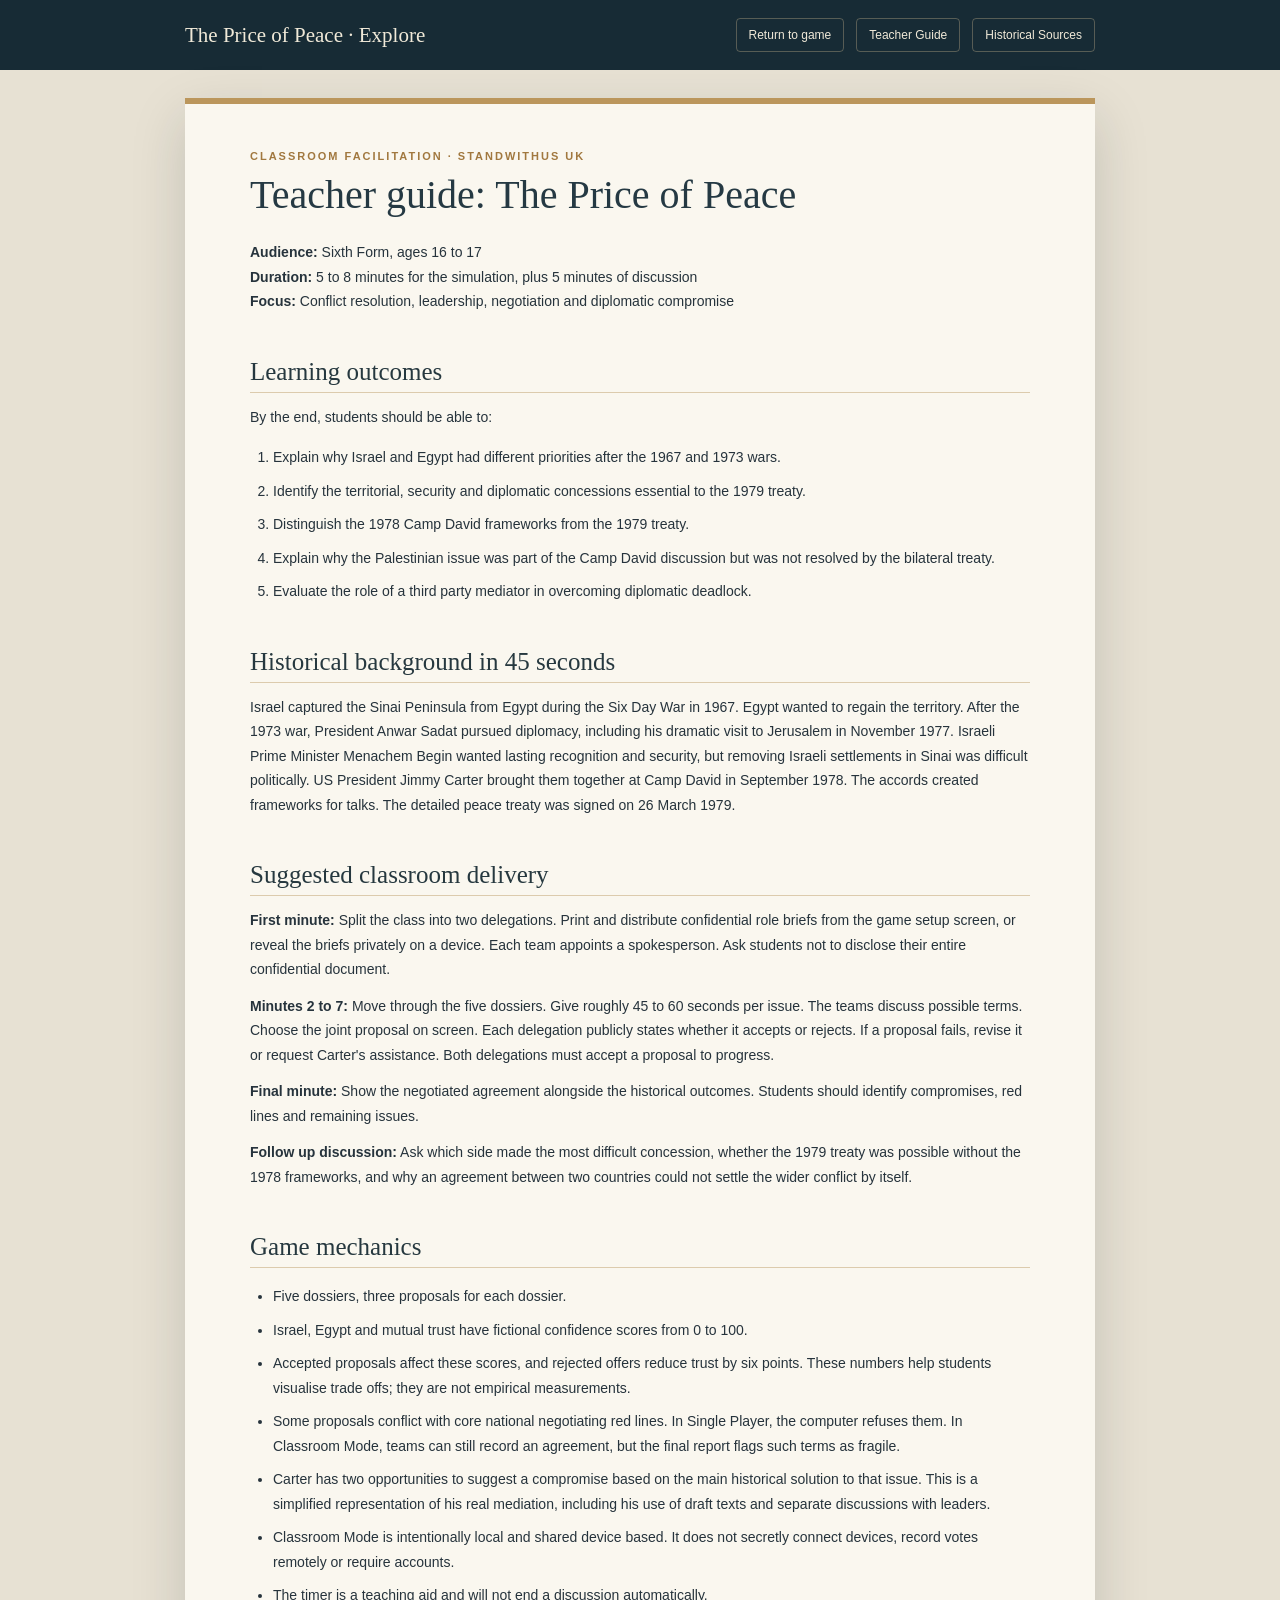
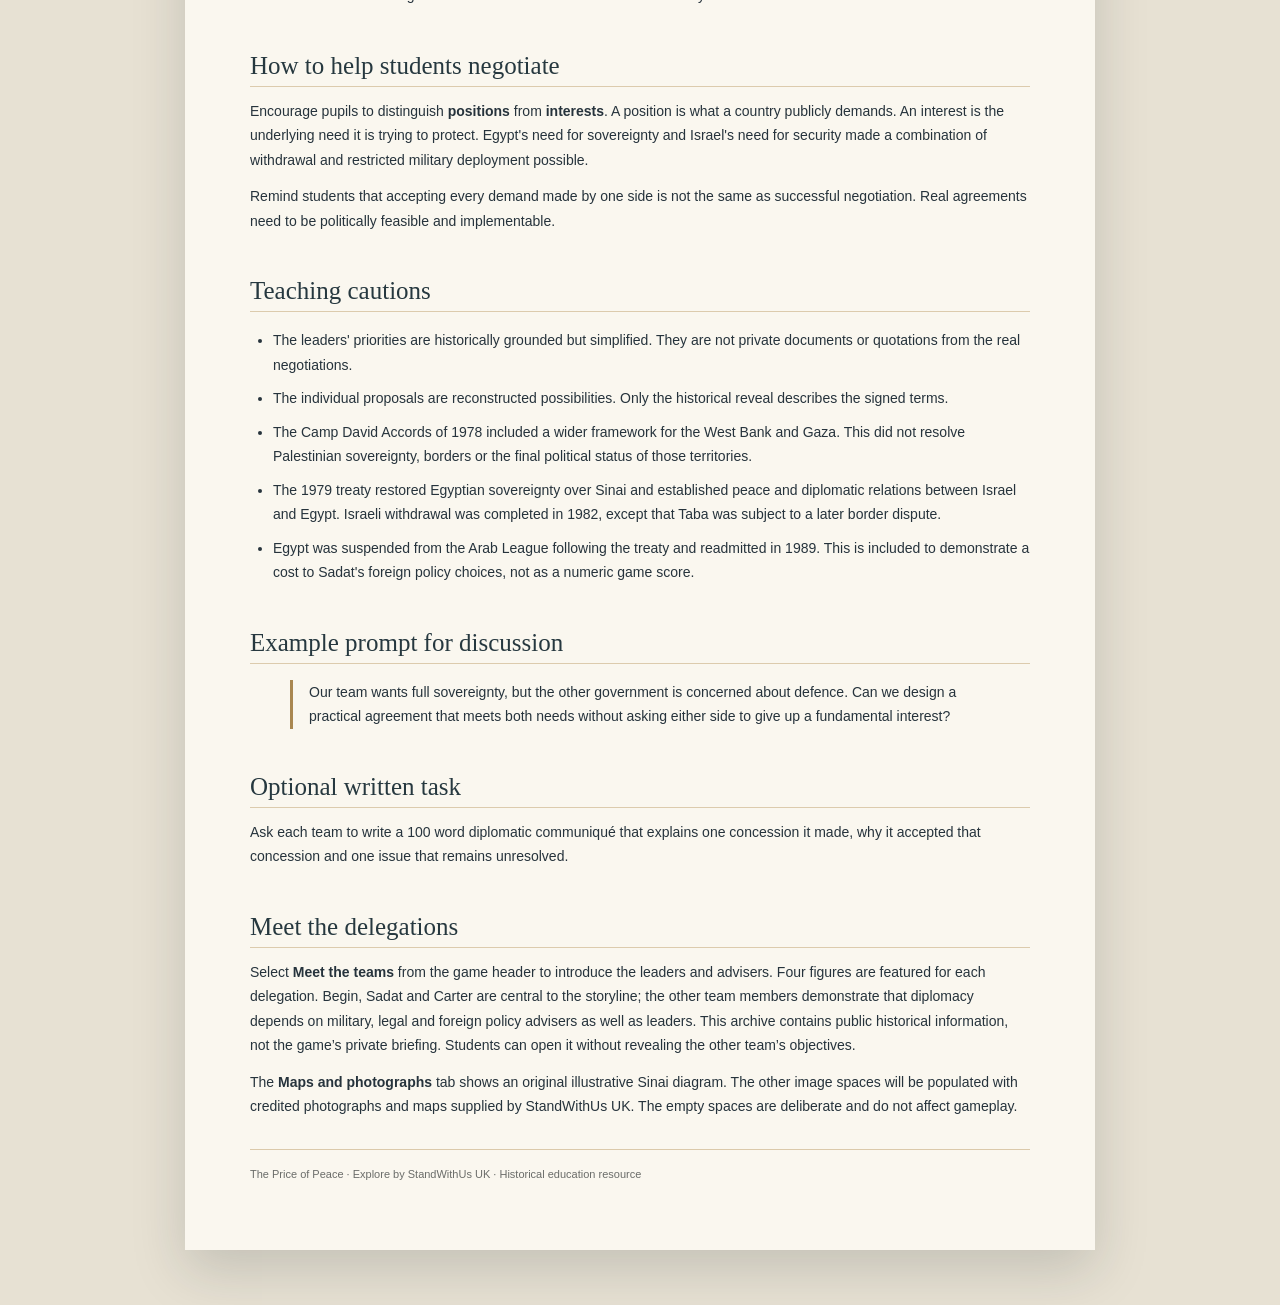
==== teacher_guide.html @ ea6e5373 "Add historical images and delegation portraits" ====
<!doctype html><html lang="en-GB"><head><meta charset="utf-8"><meta name="viewport" content="width=device-width,initial-scale=1"><title>Teacher Guide | The Price of Peace</title><style>
:root{--ink:#26333c;--gold:#a98750;--paper:#faf7ef}
*{box-sizing:border-box}body{margin:0;background:#e7e1d3;font-family:Arial,Helvetica,sans-serif;color:var(--ink)}
.site-header{background:#172b35;color:#f0e9d8;padding:18px max(calc((100vw - 910px)/2),18px);display:flex;align-items:center;justify-content:space-between;gap:16px;flex-wrap:wrap}
.site-header strong{font-family:Georgia,serif;font-size:21px;font-weight:normal}.site-header nav{display:flex;gap:12px;flex-wrap:wrap}.site-header a{color:#f0e9d8;font-size:12px;text-decoration:none;border:1px solid #d9c09655;padding:9px 12px;border-radius:4px}
.doc{background:var(--paper);max-width:910px;margin:28px auto 55px;padding:46px 65px 70px;box-shadow:0 20px 50px #18252c2b;border-top:6px solid #bb965c}
.doc-eyebrow{font-size:11px;font-weight:800;letter-spacing:2px;color:#a1783f}.doc h1{font-family:Georgia,serif;color:#253943;font-size:40px;font-weight:normal;line-height:1.1;margin:11px 0 23px}
.doc h2{font-family:Georgia,serif;font-weight:normal;font-size:25px;color:#26383f;border-bottom:1px solid #dccbad;padding:14px 0 6px;margin:30px 0 12px}
.doc h3{font-size:15px;margin-top:22px;color:#32454b}.doc p,.doc li{font-size:14px;line-height:1.75}.doc p{margin:12px 0}.doc ul,.doc ol{padding-left:23px}.doc li{margin-bottom:9px}.doc a{color:#175e82;overflow-wrap:anywhere}.doc blockquote{border-left:3px solid var(--gold);padding-left:16px}.doc code{background:#e4dbc7;padding:2px 4px}.doc pre{background:#1c313b;color:white;padding:16px;white-space:pre-wrap;overflow-wrap:anywhere}.doc table{border-collapse:collapse;width:100%}.doc td,.doc th{padding:9px;border:1px solid #cdbfa6;text-align:left}.doc th{background:#e9dec9}
.doc-footer{border-top:1px solid #dbc9aa;padding-top:18px;margin-top:30px;font-size:11px;color:#6a6c69}
@media(max-width:680px){.site-header{padding:16px}.doc{margin:0;padding:26px 19px}.doc h1{font-size:33px}.doc h2{font-size:24px}}
@page{size:A4;margin:17mm 16mm}
@media print{body{background:white}.site-header{display:none}.doc{max-width:none;box-shadow:none;margin:0;border-top:0;padding:0}.doc h1{font-size:30px}.doc h2{break-after:avoid}.doc li{break-inside:avoid}.doc p,.doc li{font-size:11px;line-height:1.55}.doc a{color:#205578}a:after{content:''}}
</style></head><body><header class="site-header"><strong>The Price of Peace · Explore</strong><nav><a href="index.html">Return to game</a><a href="teacher_guide.html">Teacher Guide</a><a href="historical_sources.html">Historical Sources</a></nav></header><main class="doc"><div class="doc-eyebrow">CLASSROOM FACILITATION · STANDWITHUS UK</div><h1>Teacher guide: The Price of Peace</h1>
<p><strong>Audience:</strong> Sixth Form, ages 16 to 17<br />
<strong>Duration:</strong> 5 to 8 minutes for the simulation, plus 5 minutes of discussion<br />
<strong>Focus:</strong> Conflict resolution, leadership, negotiation and diplomatic compromise</p>
<h2>Learning outcomes</h2>
<p>By the end, students should be able to:</p>
<ol>
<li>Explain why Israel and Egypt had different priorities after the 1967 and 1973 wars.</li>
<li>Identify the territorial, security and diplomatic concessions essential to the 1979 treaty.</li>
<li>Distinguish the 1978 Camp David frameworks from the 1979 treaty.</li>
<li>Explain why the Palestinian issue was part of the Camp David discussion but was not resolved by the bilateral treaty.</li>
<li>Evaluate the role of a third party mediator in overcoming diplomatic deadlock.</li>
</ol>
<h2>Historical background in 45 seconds</h2>
<p>Israel captured the Sinai Peninsula from Egypt during the Six Day War in 1967. Egypt wanted to regain the territory. After the 1973 war, President Anwar Sadat pursued diplomacy, including his dramatic visit to Jerusalem in November 1977. Israeli Prime Minister Menachem Begin wanted lasting recognition and security, but removing Israeli settlements in Sinai was difficult politically. US President Jimmy Carter brought them together at Camp David in September 1978. The accords created frameworks for talks. The detailed peace treaty was signed on 26 March 1979.</p>
<h2>Suggested classroom delivery</h2>
<p><strong>First minute:</strong> Split the class into two delegations. Print and distribute confidential role briefs from the game setup screen, or reveal the briefs privately on a device. Each team appoints a spokesperson. Ask students not to disclose their entire confidential document.</p>
<p><strong>Minutes 2 to 7:</strong> Move through the five dossiers. Give roughly 45 to 60 seconds per issue. The teams discuss possible terms. Choose the joint proposal on screen. Each delegation publicly states whether it accepts or rejects. If a proposal fails, revise it or request Carter's assistance. Both delegations must accept a proposal to progress.</p>
<p><strong>Final minute:</strong> Show the negotiated agreement alongside the historical outcomes. Students should identify compromises, red lines and remaining issues.</p>
<p><strong>Follow up discussion:</strong> Ask which side made the most difficult concession, whether the 1979 treaty was possible without the 1978 frameworks, and why an agreement between two countries could not settle the wider conflict by itself.</p>
<h2>Game mechanics</h2>
<ul>
<li>Five dossiers, three proposals for each dossier.</li>
<li>Israel, Egypt and mutual trust have fictional confidence scores from 0 to 100.</li>
<li>Accepted proposals affect these scores, and rejected offers reduce trust by six points. These numbers help students visualise trade offs; they are not empirical measurements.</li>
<li>Some proposals conflict with core national negotiating red lines. In Single Player, the computer refuses them. In Classroom Mode, teams can still record an agreement, but the final report flags such terms as fragile.</li>
<li>Carter has two opportunities to suggest a compromise based on the main historical solution to that issue. This is a simplified representation of his real mediation, including his use of draft texts and separate discussions with leaders.</li>
<li>Classroom Mode is intentionally local and shared device based. It does not secretly connect devices, record votes remotely or require accounts.</li>
<li>The timer is a teaching aid and will not end a discussion automatically.</li>
</ul>
<h2>How to help students negotiate</h2>
<p>Encourage pupils to distinguish <strong>positions</strong> from <strong>interests</strong>. A position is what a country publicly demands. An interest is the underlying need it is trying to protect. Egypt's need for sovereignty and Israel's need for security made a combination of withdrawal and restricted military deployment possible.</p>
<p>Remind students that accepting every demand made by one side is not the same as successful negotiation. Real agreements need to be politically feasible and implementable.</p>
<h2>Teaching cautions</h2>
<ul>
<li>The leaders' priorities are historically grounded but simplified. They are not private documents or quotations from the real negotiations.</li>
<li>The individual proposals are reconstructed possibilities. Only the historical reveal describes the signed terms.</li>
<li>The Camp David Accords of 1978 included a wider framework for the West Bank and Gaza. This did not resolve Palestinian sovereignty, borders or the final political status of those territories.</li>
<li>The 1979 treaty restored Egyptian sovereignty over Sinai and established peace and diplomatic relations between Israel and Egypt. Israeli withdrawal was completed in 1982, except that Taba was subject to a later border dispute.</li>
<li>Egypt was suspended from the Arab League following the treaty and readmitted in 1989. This is included to demonstrate a cost to Sadat's foreign policy choices, not as a numeric game score.</li>
</ul>
<h2>Example prompt for discussion</h2>
<blockquote>
<p>Our team wants full sovereignty, but the other government is concerned about defence. Can we design a practical agreement that meets both needs without asking either side to give up a fundamental interest?</p>
</blockquote>
<h2>Optional written task</h2>
<p>Ask each team to write a 100 word diplomatic communiqué that explains one concession it made, why it accepted that concession and one issue that remains unresolved.</p>
<h2>Meet the delegations</h2>
<p>Select <strong>Meet the teams</strong> from the game header to introduce the leaders and advisers. Four figures are featured for each delegation. Begin, Sadat and Carter are central to the storyline; the other team members demonstrate that diplomacy depends on military, legal and foreign policy advisers as well as leaders. This archive contains public historical information, not the game’s private briefing. Students can open it without revealing the other team’s objectives.</p>
<p>The <strong>Maps and photographs</strong> tab shows an original illustrative Sinai diagram. The other image spaces will be populated with credited photographs and maps supplied by StandWithUs UK. The empty spaces are deliberate and do not affect gameplay.</p>
<div class="doc-footer">The Price of Peace · Explore by StandWithUs UK · Historical education resource</div></main></body></html>
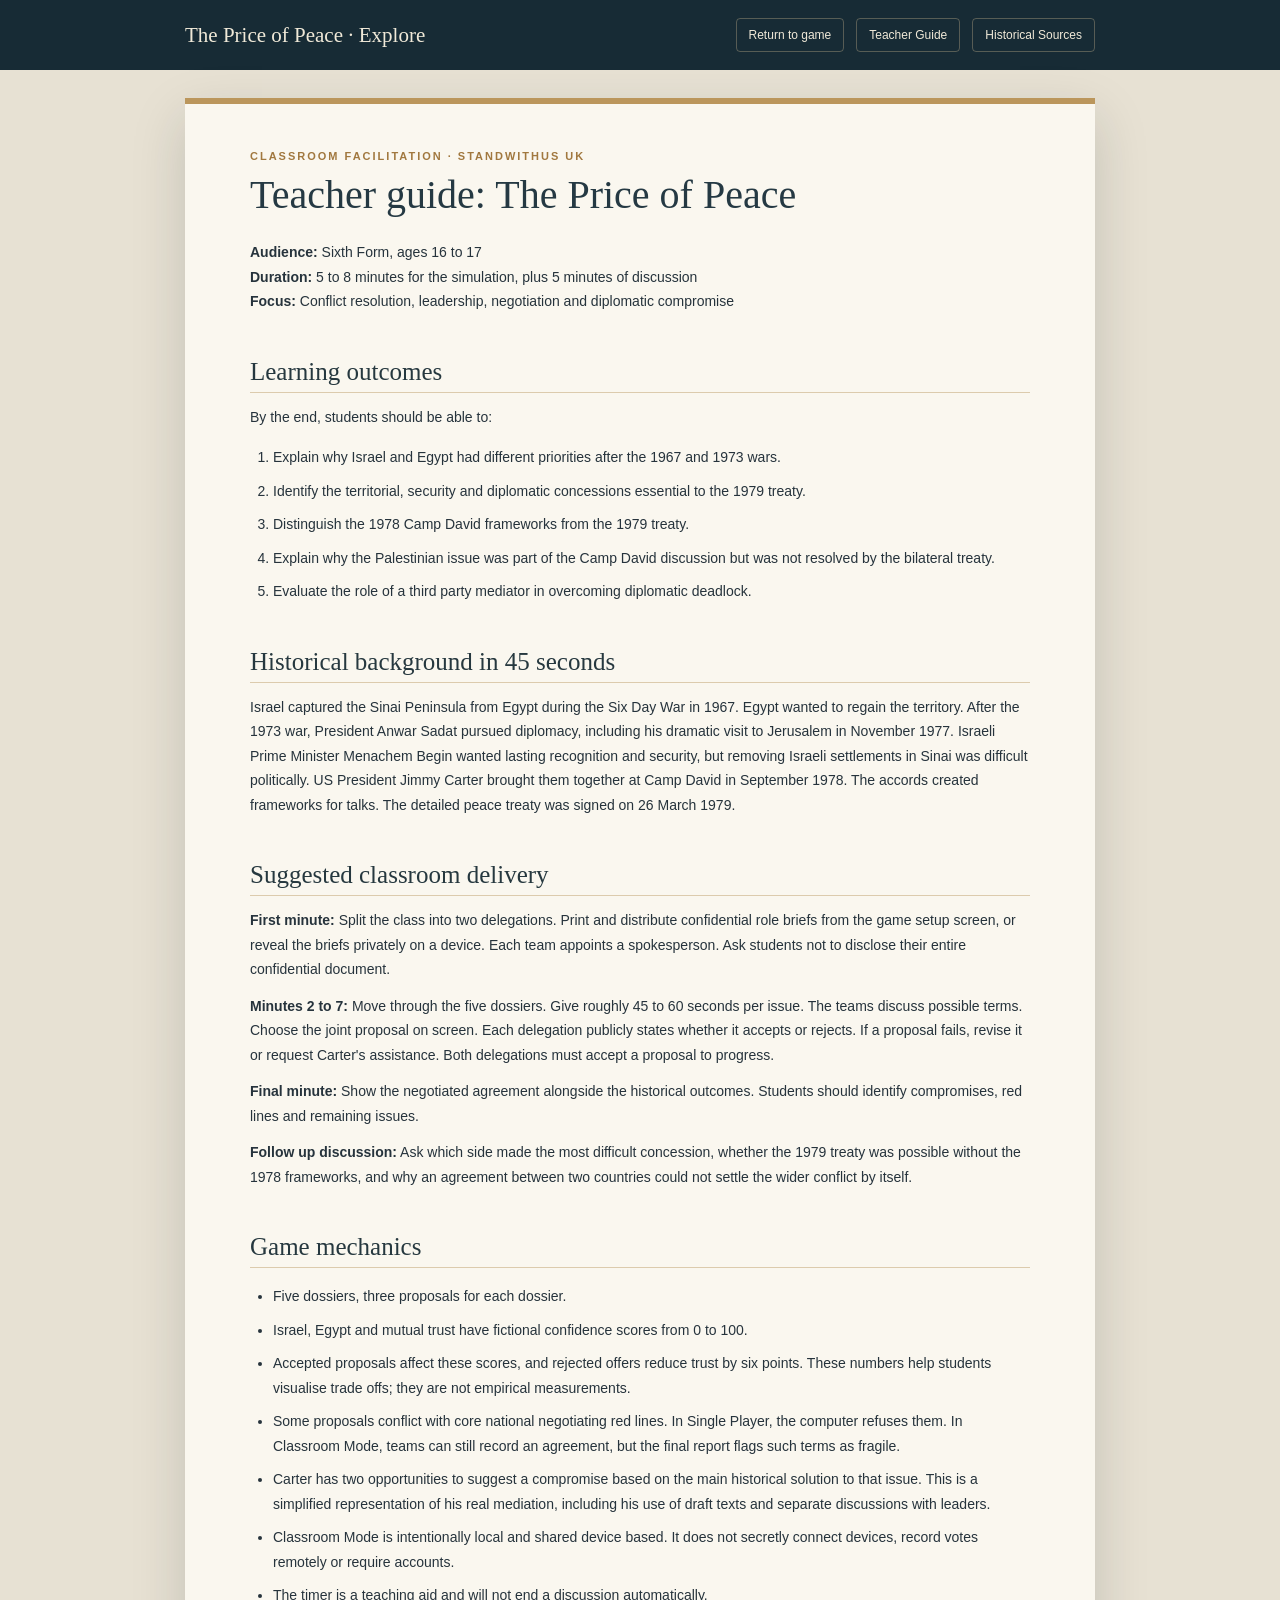
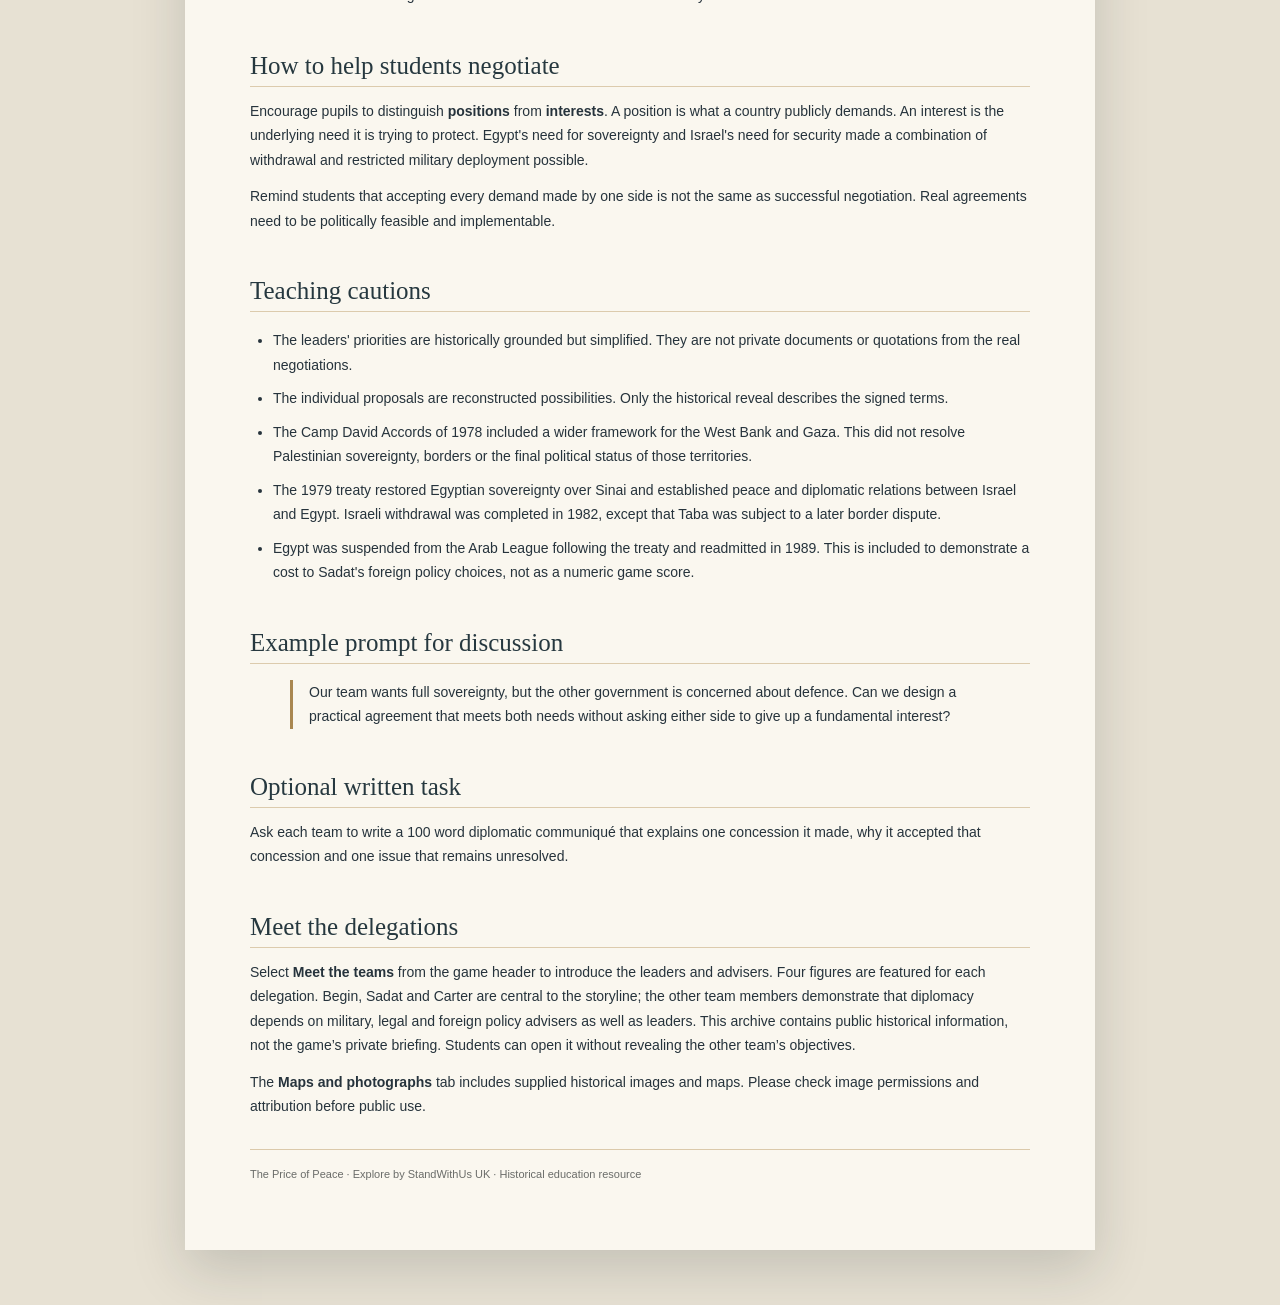
==== commit 74cfd9a0: "Simplify text and improve student experience Simplify negotiation text and improve student experienc" ====
--- a/teacher_guide.html
+++ b/teacher_guide.html
@@ -60,5 +60,5 @@
 <p>Ask each team to write a 100 word diplomatic communiqué that explains one concession it made, why it accepted that concession and one issue that remains unresolved.</p>
 <h2>Meet the delegations</h2>
 <p>Select <strong>Meet the teams</strong> from the game header to introduce the leaders and advisers. Four figures are featured for each delegation. Begin, Sadat and Carter are central to the storyline; the other team members demonstrate that diplomacy depends on military, legal and foreign policy advisers as well as leaders. This archive contains public historical information, not the game’s private briefing. Students can open it without revealing the other team’s objectives.</p>
-<p>The <strong>Maps and photographs</strong> tab shows an original illustrative Sinai diagram. The other image spaces will be populated with credited photographs and maps supplied by StandWithUs UK. The empty spaces are deliberate and do not affect gameplay.</p>
+<p>The <strong>Maps and photographs</strong> tab includes supplied historical images and maps. Please check image permissions and attribution before public use.</p>
 <div class="doc-footer">The Price of Peace · Explore by StandWithUs UK · Historical education resource</div></main></body></html>
